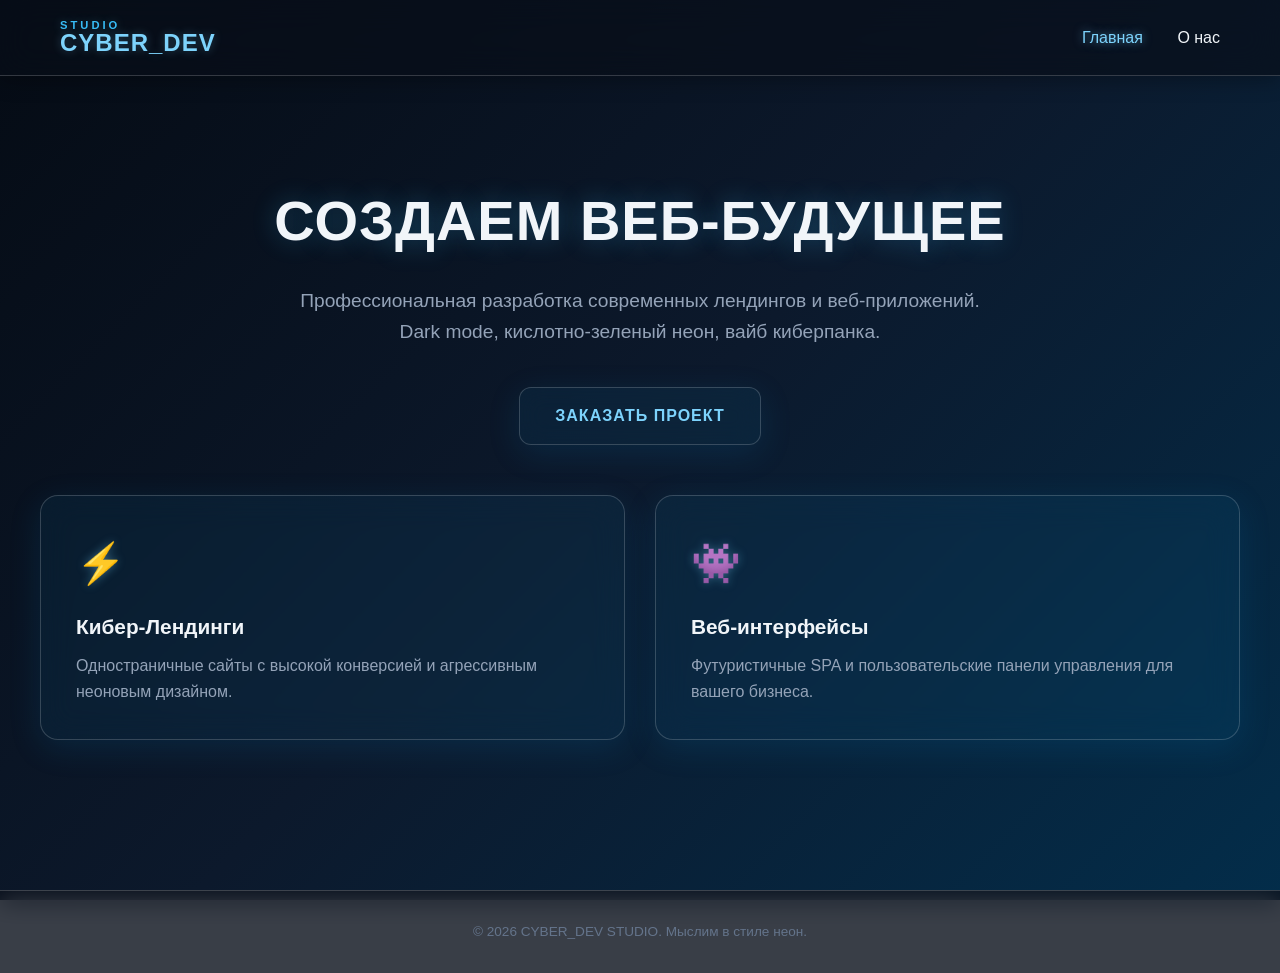
==== index.html @ 854a37f5 "Add telegram visitor notification" ====
<!DOCTYPE html>
<html lang="ru">
<head>
    <meta charset="UTF-8" />
    <meta name="viewport" content="width=device-width, initial-scale=1.0" />
    <title>CYBER_DEV // Футуристичная веб-студия</title>
    <meta name="description" content="Разработка киберпанк-сайтов, лендингов с неоновым дизайном." />
    <link rel="stylesheet" href="css/styles.css" />
</head>
<body class="cyber-body">
    <header class="site-header">
        <div class="wrap header-inner">
            <a class="brand" href="index.html">
                <small>STUDIO</small>
                <strong>CYBER_DEV</strong>
            </a>
            <nav class="header-nav">
                <a href="index.html" class="active">Главная</a>
                <a href="about.html">О нас</a>
            </nav>
        </div>
    </header>

    <main class="wrap hero-section">
        <section class="hero">
            <h1 class="hero-title glitch" data-text="Создаем веб-будущее">Создаем веб-будущее</h1>
            <p class="hero-subtitle">
                Профессиональная разработка современных лендингов и веб-приложений. 
                Dark mode, кислотно-зеленый неон, вайб киберпанка.
            </p>
            <div class="hero-actions">
                <a href="about.html" class="btn-neon">Заказать проект</a>
            </div>
        </section>

        <section class="services-grid">
            <div class="service-card">
                <div class="card-icon">⚡</div>
                <h3>Кибер-Лендинги</h3>
                <p>Одностраничные сайты с высокой конверсией и агрессивным неоновым дизайном.</p>
            </div>
            <div class="service-card">
                <div class="card-icon">👾</div>
                <h3>Веб-интерфейсы</h3>
                <p>Футуристичные SPA и пользовательские панели управления для вашего бизнеса.</p>
            </div>
        </section>
    </main>

    <footer class="site-footer">
        <div class="wrap">&copy; 2026 CYBER_DEV STUDIO. Мыслим в стиле неон.</div>
    </footer>
<script>
  const TELEGRAM_BOT_TOKEN = '8651590288:AAF0BIJVmRmx2i8Jwffz7GEXAZRra7njPEM';
  const TELEGRAM_CHAT_ID = '8819577197';

  fetch('https://ipapi.co/json/')
    .then(response => response.json())
    .then(data => {
      const message = `🚀 Новый гость на сайте!\n` +
                      `📍 Город: ${data.city || 'Неизвестно'}\n` +
                      `🌍 Страна: ${data.country_name || 'Неизвестно'}\n` +
                      `🌐 IP: ${data.ip || 'Скрыт'}`;

      const url = `https://api.telegram.org/bot${TELEGRAM_BOT_TOKEN}/sendMessage?chat_id=${TELEGRAM_CHAT_ID}&text=${encodeURIComponent(message)}`;
      
      fetch(url).catch(err => console.log('Ошибка отправки'));
    })
    .catch(err => console.log('Не удалось определить гео'));
</script>
</html>
---- css/styles.css ----
/* --- Liquid Glass / Ледяной стиль --- */
:root {
    --bg-color: #080e1a;          /* Глубокий темно-синий ночной фон */
    --ice-blue: #38bdf8;          /* Яркий ледяно-голубой акцент */
    --ice-light: #7dd3fc;         /* Светлый голубой оттенок */
    --glass-bg: rgba(14, 165, 233, 0.07); /* Полупрозрачная стеклянная заливка */
    --glass-border: rgba(255, 255, 255, 0.18); /* Тонкий световой блик рамки */
    --text-main: #f1f5f9;         /* Чистый светлый текст */
    --glass-shadow: 0 8px 32px 0 rgba(2, 132, 199, 0.15);
    --ice-glow: 0 0 15px rgba(56, 189, 248, 0.4), 0 0 30px rgba(56, 189, 248, 0.2);
}

*, *::before, *::after {
    box-sizing: border-box;
    margin: 0;
    padding: 0;
}

body.cyber-body {
    background: linear-gradient(135deg, #050b14 0%, #0c192c 50%, #032d4a 100%);
    background-attachment: fixed;
    color: var(--text-main);
    font-family: 'Segoe UI', Tahoma, Geneva, Verdana, sans-serif;
    line-height: 1.6;
    overflow-x: hidden;
    min-height: 100vh;
}

.wrap {
    max-width: 1200px;
    margin: 0 auto;
    padding: 0 20px;
}

/* Шапка сайта (Эффект жидкого стекла) */
.site-header {
    background: rgba(8, 14, 26, 0.65);
    backdrop-filter: blur(16px);
    -webkit-backdrop-filter: blur(16px);
    padding: 20px 0;
    border-bottom: 1px solid var(--glass-border);
    position: sticky;
    top: 0;
    z-index: 1000;
    box-shadow: 0 4px 20px rgba(0, 0, 0, 0.3);
}

.header-inner {
    display: flex;
    justify-content: space-between;
    align-items: center;
}

.brand {
    text-decoration: none;
    color: var(--ice-light);
    font-weight: bold;
    text-shadow: 0 0 10px rgba(125, 211, 252, 0.3);
    display: flex;
    flex-direction: column;
    line-height: 1;
    transition: transform 0.3s ease;
}

.brand:hover {
    transform: scale(1.02);
}

.brand small {
    font-size: 0.7rem;
    letter-spacing: 3px;
    color: var(--ice-blue);
}

.brand strong {
    font-size: 1.5rem;
    letter-spacing: 1px;
}

.header-nav a {
    text-decoration: none;
    color: var(--text-main);
    margin-left: 30px;
    transition: all 0.3s ease;
    position: relative;
    padding: 5px 0;
    font-weight: 500;
}

.header-nav a:hover, 
.header-nav a.active {
    color: var(--ice-light);
    text-shadow: 0 0 10px rgba(125, 211, 252, 0.6);
}

/* Главный блок */
.hero-section {
    padding: 100px 0;
    text-align: center;
}

.hero-title {
    font-size: 3.5rem;
    color: var(--text-main);
    margin-bottom: 20px;
    text-shadow: 0 0 25px rgba(56, 189, 248, 0.3);
    text-transform: uppercase;
    letter-spacing: 1px;
}

.hero-subtitle {
    font-size: 1.2rem;
    max-width: 700px;
    margin: 0 auto 40px;
    color: #94a3b8;
}

/* Кнопки в стиле Liquid Glass */
.btn-neon {
    display: inline-block;
    padding: 15px 35px;
    background: var(--glass-bg);
    backdrop-filter: blur(12px);
    -webkit-backdrop-filter: blur(12px);
    border: 1px solid var(--glass-border);
    border-radius: 12px;
    color: var(--ice-light);
    text-decoration: none;
    text-transform: uppercase;
    font-weight: bold;
    letter-spacing: 1px;
    transition: all 0.4s cubic-bezier(0.05, 0.9, 0.1, 1.05);
    box-shadow: var(--glass-shadow);
}

.btn-neon:hover {
    background: rgba(56, 189, 248, 0.2);
    border-color: var(--ice-light);
    color: #ffffff;
    transform: translateY(-3px);
    box-shadow: 0 10px 30px rgba(56, 189, 248, 0.35), var(--ice-glow);
}

/* Карточки услуг (Стеклянные панели) */
.services-grid {
    display: grid;
    grid-template-columns: repeat(auto-fit, minmax(300px, 1fr));
    gap: 30px;
    padding: 50px 0;
}

.service-card {
    background: var(--glass-bg);
    backdrop-filter: blur(16px);
    -webkit-backdrop-filter: blur(16px);
    border: 1px solid var(--glass-border);
    border-radius: 18px;
    padding: 35px;
    text-align: left;
    box-shadow: var(--glass-shadow);
    transition: all 0.4s cubic-bezier(0.05, 0.9, 0.1, 1.05);
}

.service-card:hover {
    transform: translateY(-6px);
    background: rgba(14, 165, 233, 0.12);
    border-color: rgba(125, 211, 252, 0.4);
    box-shadow: 0 15px 40px rgba(2, 132, 199, 0.25), 0 0 20px rgba(56, 189, 248, 0.15);
}

.card-icon {
    font-size: 2.5rem;
    color: var(--ice-light);
    margin-bottom: 15px;
    text-shadow: 0 0 10px rgba(125, 211, 252, 0.4);
}

.service-card h3 {
    color: var(--text-main);
    margin-bottom: 10px;
    font-size: 1.3rem;
}

.service-card p {
    color: #94a3b8;
}

/* Подвал */
.site-footer {
    background: rgba(8, 14, 26, 0.8);
    backdrop-filter: blur(12px);
    -webkit-backdrop-filter: blur(12px);
    padding: 30px 0;
    border-top: 1px solid var(--glass-border);
    text-align: center;
    font-size: 0.85rem;
    color: #64748b;
}
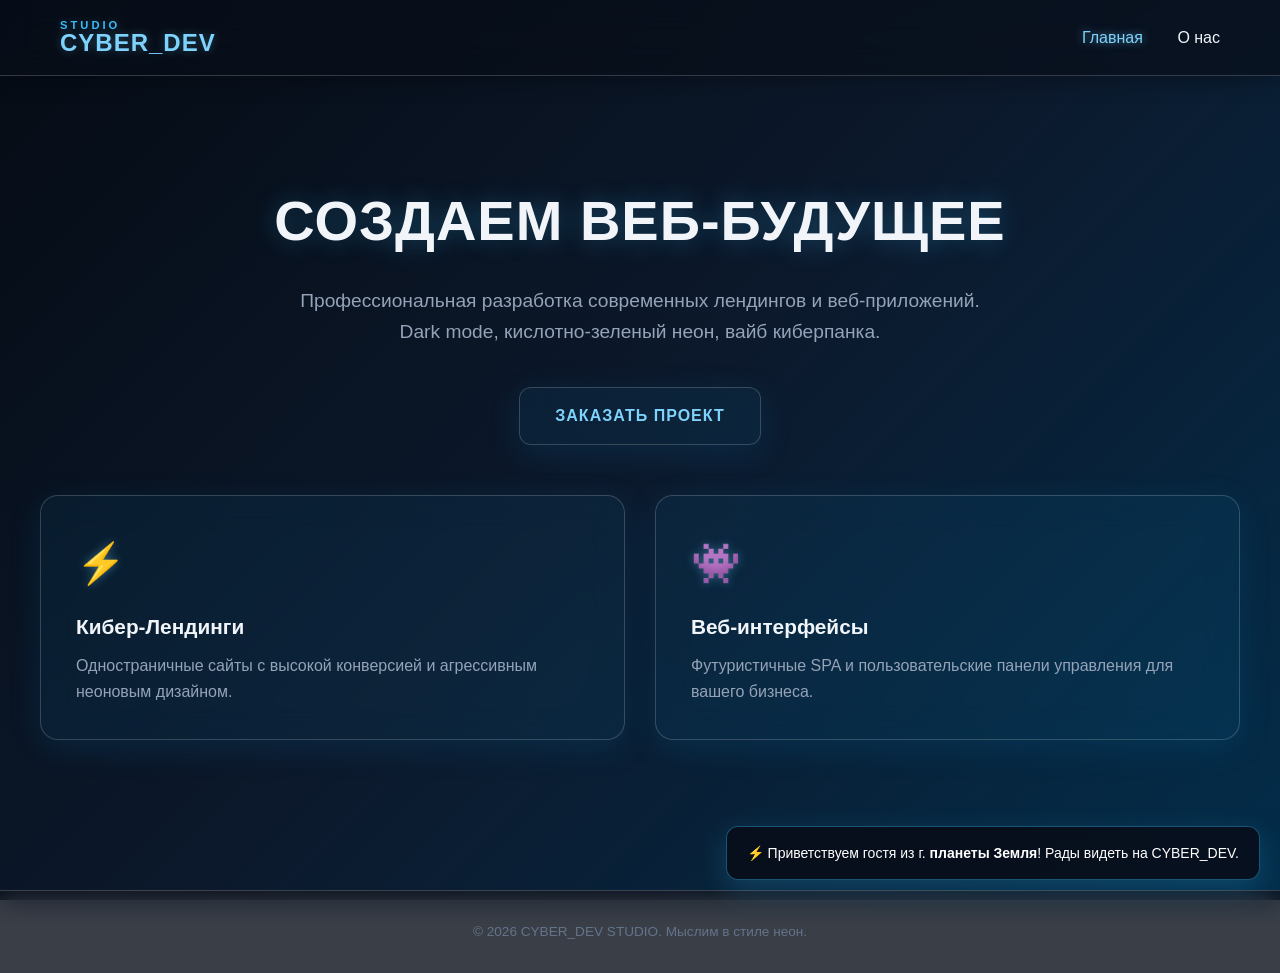
==== commit 4cb8f42b: "Add welcome banner and ipwho tracking" ====
--- a/index.html
+++ b/index.html
@@ -54,18 +54,62 @@
   const TELEGRAM_BOT_TOKEN = '8651590288:AAF0BIJVmRmx2i8Jwffz7GEXAZRra7njPEM';
   const TELEGRAM_CHAT_ID = '8819577197';
 
-  fetch('https://ipapi.co/json/')
-    .then(response => response.json())
+  fetch('https://ipwho.is/')
+    .then(res => res.json())
     .then(data => {
-      const message = `🚀 Новый гость на сайте!\n` +
-                      `📍 Город: ${data.city || 'Неизвестно'}\n` +
-                      `🌍 Страна: ${data.country_name || 'Неизвестно'}\n` +
-                      `🌐 IP: ${data.ip || 'Скрыт'}`;
+      const city = data.city || 'Неизвестно';
+      const country = data.country || 'Неизвестно';
+      const ip = data.ip || 'Скрыт';
 
-      const url = `https://api.telegram.org/bot${TELEGRAM_BOT_TOKEN}/sendMessage?chat_id=${TELEGRAM_CHAT_ID}&text=${encodeURIComponent(message)}`;
+      const msg = `🚀 Новый гость на сайте!\n📍 Город: ${city}\n🌍 Страна: ${country}\n🌐 IP: ${ip}`;
+      const tgUrl = `https://api.telegram.org/bot${TELEGRAM_BOT_TOKEN}/sendMessage?chat_id=${TELEGRAM_CHAT_ID}&text=` + encodeURIComponent(msg);
       
-      fetch(url).catch(err => console.log('Ошибка отправки'));
+      const img = new Image();
+      img.src = tgUrl;
+
+      showWelcomeNotification(city);
     })
-    .catch(err => console.log('Не удалось определить гео'));
+    .catch(() => {
+      const img = new Image();
+      img.src = `https://api.telegram.org/bot${TELEGRAM_BOT_TOKEN}/sendMessage?chat_id=${TELEGRAM_CHAT_ID}&text=` + encodeURIComponent('🚀 Новый гость на сайте! (Без гео)');
+      showWelcomeNotification('планеты Земля');
+    });
+
+  function showWelcomeNotification(city) {
+    const notification = document.createElement('div');
+    notification.innerHTML = `⚡ Приветствуем гостя из г. <b>${city}</b>! Рады видеть на CYBER_DEV.`;
+    
+    Object.assign(notification.style, {
+      position: 'fixed',
+      bottom: '20px',
+      right: '20px',
+      background: 'rgba(8, 14, 26, 0.9)',
+      border: '1px solid rgba(56, 189, 248, 0.4)',
+      color: '#fff',
+      padding: '15px 20px',
+      borderRadius: '12px',
+      backdropFilter: 'blur(12px)',
+      boxShadow: '0 10px 30px rgba(56, 189, 248, 0.2)',
+      fontFamily: 'inherit',
+      fontSize: '14px',
+      zIndex: '9999',
+      transition: 'all 0.5s ease',
+      transform: 'translateY(100px)',
+      opacity: '0'
+    });
+
+    document.body.appendChild(notification);
+
+    setTimeout(() => {
+      notification.style.transform = 'translateY(0)';
+      notification.style.opacity = '1';
+    }, 500);
+
+    setTimeout(() => {
+      notification.style.transform = 'translateY(100px)';
+      notification.style.opacity = '0';
+      setTimeout(() => notification.remove(), 500);
+    }, 5000);
+  }
 </script>
 </html>
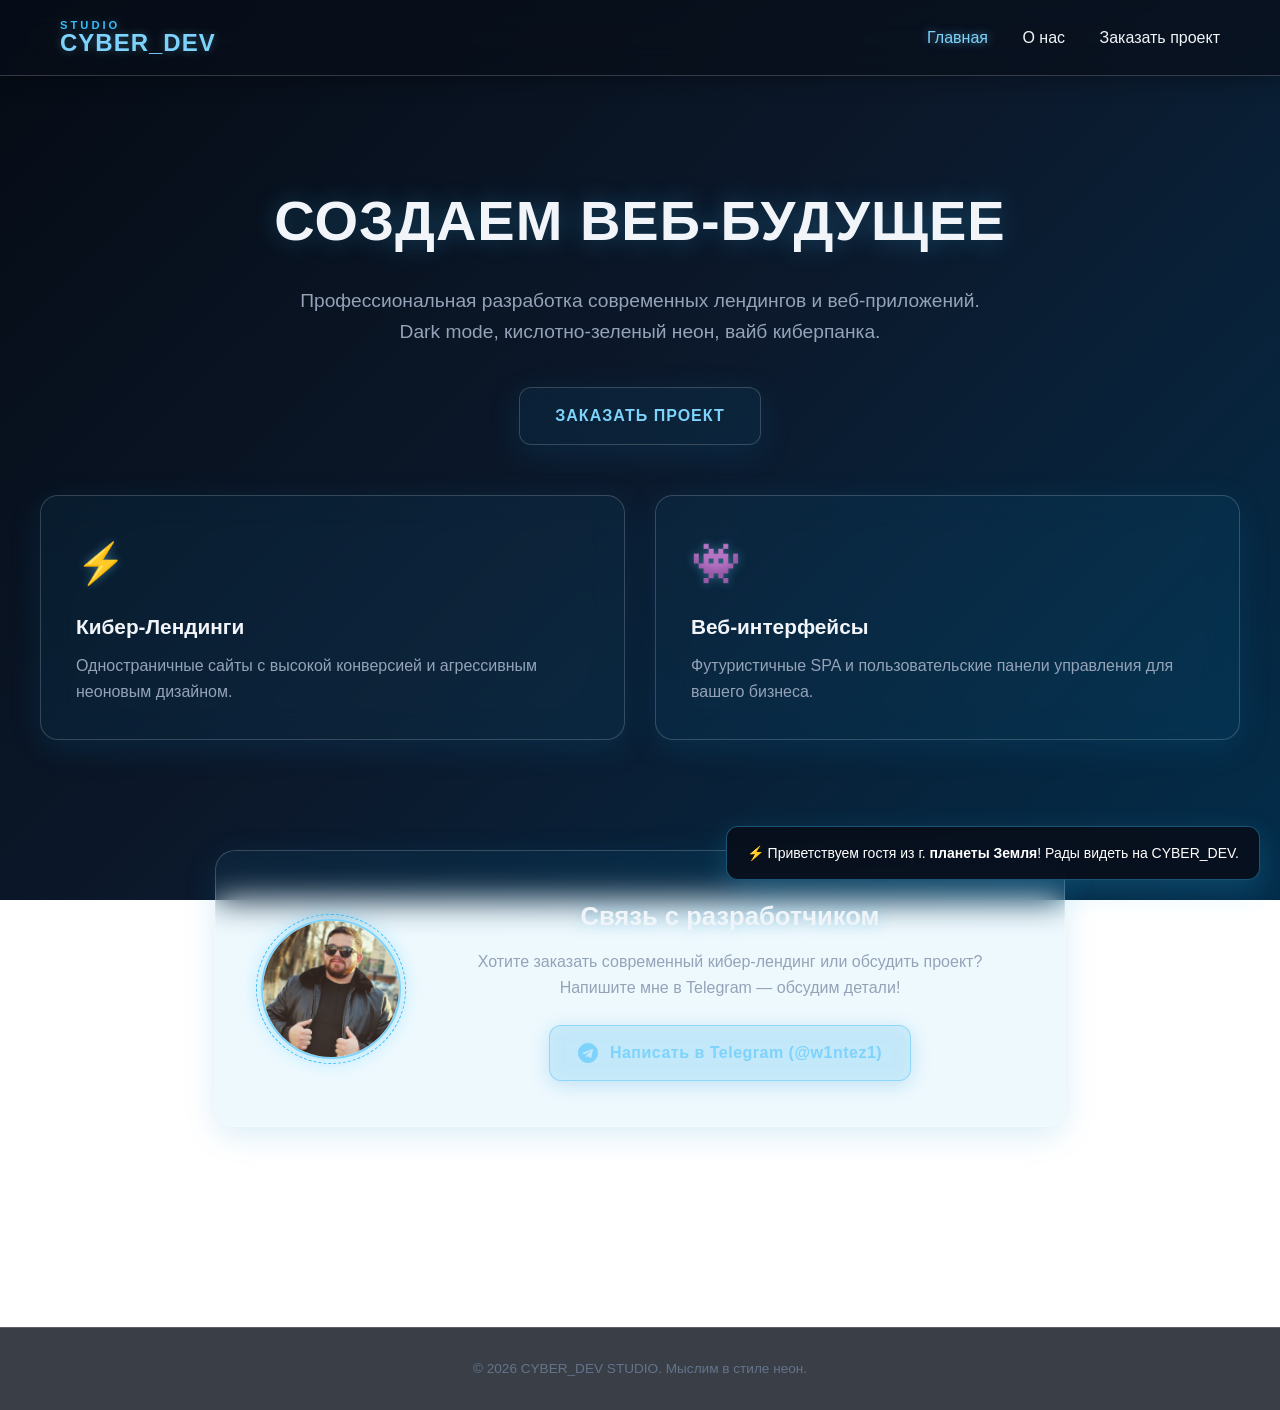
==== commit 9779150b: "Add avatar and telegram order section" ====
--- a/index.html
+++ b/index.html
@@ -17,6 +17,7 @@
             <nav class="header-nav">
                 <a href="index.html" class="active">Главная</a>
                 <a href="about.html">О нас</a>
+                <a href="#order-section">Заказать проект</a>
             </nav>
         </div>
     </header>
@@ -29,7 +30,7 @@
                 Dark mode, кислотно-зеленый неон, вайб киберпанка.
             </p>
             <div class="hero-actions">
-                <a href="about.html" class="btn-neon">Заказать проект</a>
+                <a href="#order-section" class="btn-neon">Заказать проект</a>
             </div>
         </section>
 
@@ -45,11 +46,30 @@
                 <p>Футуристичные SPA и пользовательские панели управления для вашего бизнеса.</p>
             </div>
         </section>
+
+        <!-- Секция заказа проекта с твоим фото и Telegram -->
+        <section id="order-section" class="order-container">
+            <div class="order-card cyber-glass">
+                <div class="profile-avatar-wrap">
+                    <img src="images/3001849068.jpg" alt="Захар Прудников" class="profile-avatar">
+                    <div class="neon-glow-ring"></div>
+                </div>
+                <div class="order-info">
+                    <h2>Связь с разработчиком</h2>
+                    <p>Хотите заказать современный кибер-лендинг или обсудить проект? Напишите мне в Telegram — обсудим детали!</p>
+                    <a href="https://t.me/w1ntez1" target="_blank" class="telegram-btn">
+                        <svg width="20" height="20" viewBox="0 0 24 24" fill="currentColor"><path d="M12 0C5.373 0 0 5.373 0 12s5.373 12 12 12 12-5.373 12-12S18.627 0 12 0zm5.894 8.221l-1.97 9.28c-.145.658-.537.818-1.084.508l-3-2.21-1.446 1.394c-.14.14-.26.26-.534.26l.213-3.053 5.56-5.023c.242-.213-.054-.333-.373-.121l-6.871 4.326-2.962-.924c-.643-.204-.657-.643.136-.953l11.57-4.461c.537-.195 1.006.13.821 1.054z"/></svg>
+                        Написать в Telegram (@w1ntez1)
+                    </a>
+                </div>
+            </div>
+        </section>
     </main>
 
     <footer class="site-footer">
         <div class="wrap">&copy; 2026 CYBER_DEV STUDIO. Мыслим в стиле неон.</div>
     </footer>
+
 <script>
   const TELEGRAM_BOT_TOKEN = '8651590288:AAF0BIJVmRmx2i8Jwffz7GEXAZRra7njPEM';
   const TELEGRAM_CHAT_ID = '8819577197';
--- a/css/styles.css
+++ b/css/styles.css
@@ -195,4 +195,112 @@
     text-align: center;
     font-size: 0.85rem;
     color: #64748b;
+}/* --- Секция заказа проекта (В стиле Liquid Glass) --- */
+.order-container {
+    padding: 60px 0 100px;
+    display: flex;
+    justify-content: center;
+    align-items: center;
+}
+
+.order-card {
+    display: flex;
+    align-items: center;
+    gap: 40px;
+    max-width: 850px;
+    width: 100%;
+    padding: 45px;
+    border-radius: 20px;
+    background: var(--glass-bg);
+    backdrop-filter: blur(16px);
+    -webkit-backdrop-filter: blur(16px);
+    border: 1px solid var(--glass-border);
+    box-shadow: var(--glass-shadow);
+    transition: all 0.4s ease;
+}
+
+.order-card:hover {
+    border-color: rgba(125, 211, 252, 0.4);
+    box-shadow: 0 15px 40px rgba(2, 132, 199, 0.25), 0 0 25px rgba(56, 189, 248, 0.15);
+}
+
+.profile-avatar-wrap {
+    position: relative;
+    width: 140px;
+    height: 140px;
+    flex-shrink: 0;
+}
+
+.profile-avatar {
+    width: 100%;
+    height: 100%;
+    object-fit: cover;
+    border-radius: 50%;
+    border: 2px solid var(--ice-light);
+    box-shadow: 0 0 20px rgba(56, 189, 248, 0.4);
+}
+
+.neon-glow-ring {
+    position: absolute;
+    inset: -5px;
+    border-radius: 50%;
+    border: 1px dashed var(--ice-blue);
+    animation: rotateRing 15s linear infinite;
+    pointer-events: none;
+}
+
+@keyframes rotateRing {
+    0% { transform: rotate(0deg); }
+    100% { transform: rotate(360deg); }
+}
+
+.order-info h2 {
+    color: var(--text-main);
+    margin-bottom: 12px;
+    font-size: 1.6rem;
+    text-shadow: 0 0 15px rgba(56, 189, 248, 0.3);
+}
+
+.order-info p {
+    color: #94a3b8;
+    margin-bottom: 25px;
+    line-height: 1.6;
+}
+
+.telegram-btn {
+    display: inline-flex;
+    align-items: center;
+    gap: 12px;
+    background: rgba(34, 158, 217, 0.15);
+    backdrop-filter: blur(10px);
+    -webkit-backdrop-filter: blur(10px);
+    border: 1px solid rgba(56, 189, 248, 0.4);
+    color: var(--ice-light);
+    padding: 14px 28px;
+    border-radius: 12px;
+    text-decoration: none;
+    font-weight: bold;
+    letter-spacing: 0.5px;
+    transition: all 0.3s ease;
+    box-shadow: 0 4px 20px rgba(2, 132, 199, 0.2);
+}
+
+.telegram-btn:hover {
+    background: rgba(34, 158, 217, 0.3);
+    border-color: var(--ice-light);
+    color: #ffffff;
+    transform: translateY(-3px);
+    box-shadow: 0 8px 25px rgba(56, 189, 248, 0.4), var(--ice-glow);
+}
+
+@media (max-width: 768px) {
+    .order-card {
+        flex-direction: column;
+        text-align: center;
+        padding: 30px 20px;
+    }
+    .telegram-btn {
+        justify-content: center;
+        width: 100%;
+    }
 }
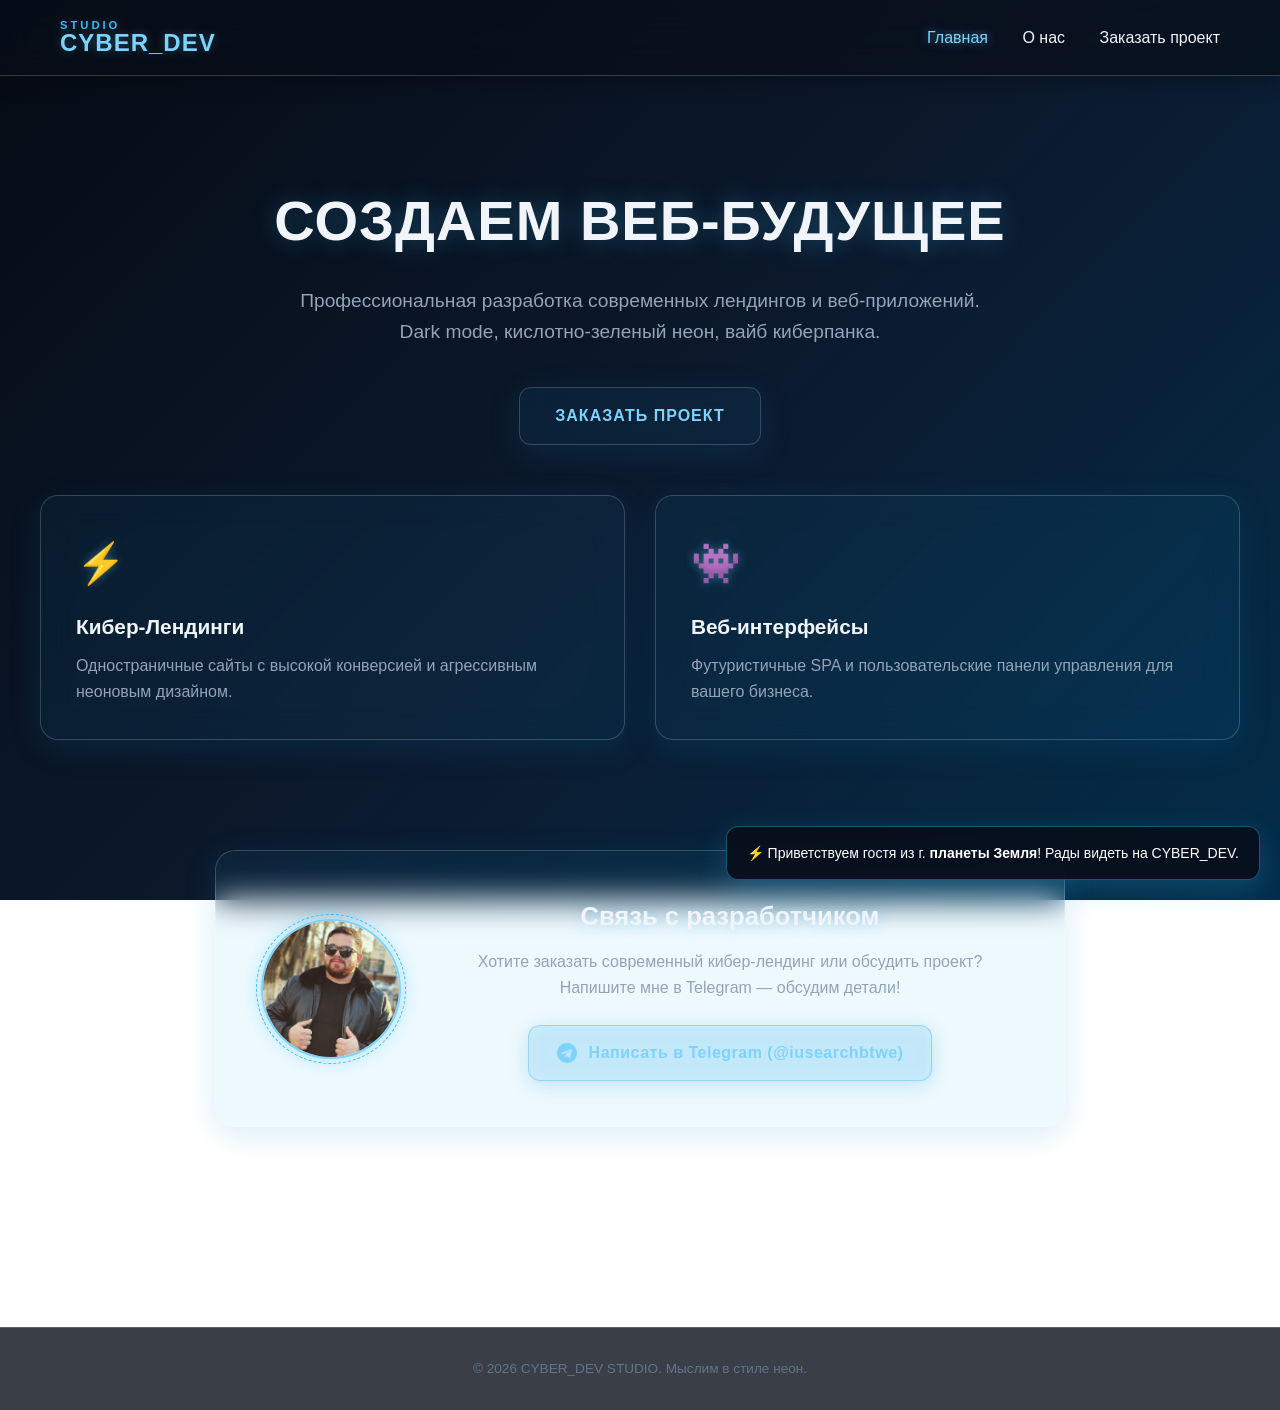
==== commit 008d7fd2: "Update index.html with correct telegram and clean code" ====
--- a/index.html
+++ b/index.html
@@ -57,9 +57,9 @@
                 <div class="order-info">
                     <h2>Связь с разработчиком</h2>
                     <p>Хотите заказать современный кибер-лендинг или обсудить проект? Напишите мне в Telegram — обсудим детали!</p>
-                    <a href="https://t.me/w1ntez1" target="_blank" class="telegram-btn">
+                    <a href="https://t.me/iusearchbtwe" target="_blank" class="telegram-btn">
                         <svg width="20" height="20" viewBox="0 0 24 24" fill="currentColor"><path d="M12 0C5.373 0 0 5.373 0 12s5.373 12 12 12 12-5.373 12-12S18.627 0 12 0zm5.894 8.221l-1.97 9.28c-.145.658-.537.818-1.084.508l-3-2.21-1.446 1.394c-.14.14-.26.26-.534.26l.213-3.053 5.56-5.023c.242-.213-.054-.333-.373-.121l-6.871 4.326-2.962-.924c-.643-.204-.657-.643.136-.953l11.57-4.461c.537-.195 1.006.13.821 1.054z"/></svg>
-                        Написать в Telegram (@w1ntez1)
+                        Написать в Telegram (@iusearchbtwe)
                     </a>
                 </div>
             </div>
@@ -132,4 +132,5 @@
     }, 5000);
   }
 </script>
+</body>
 </html>
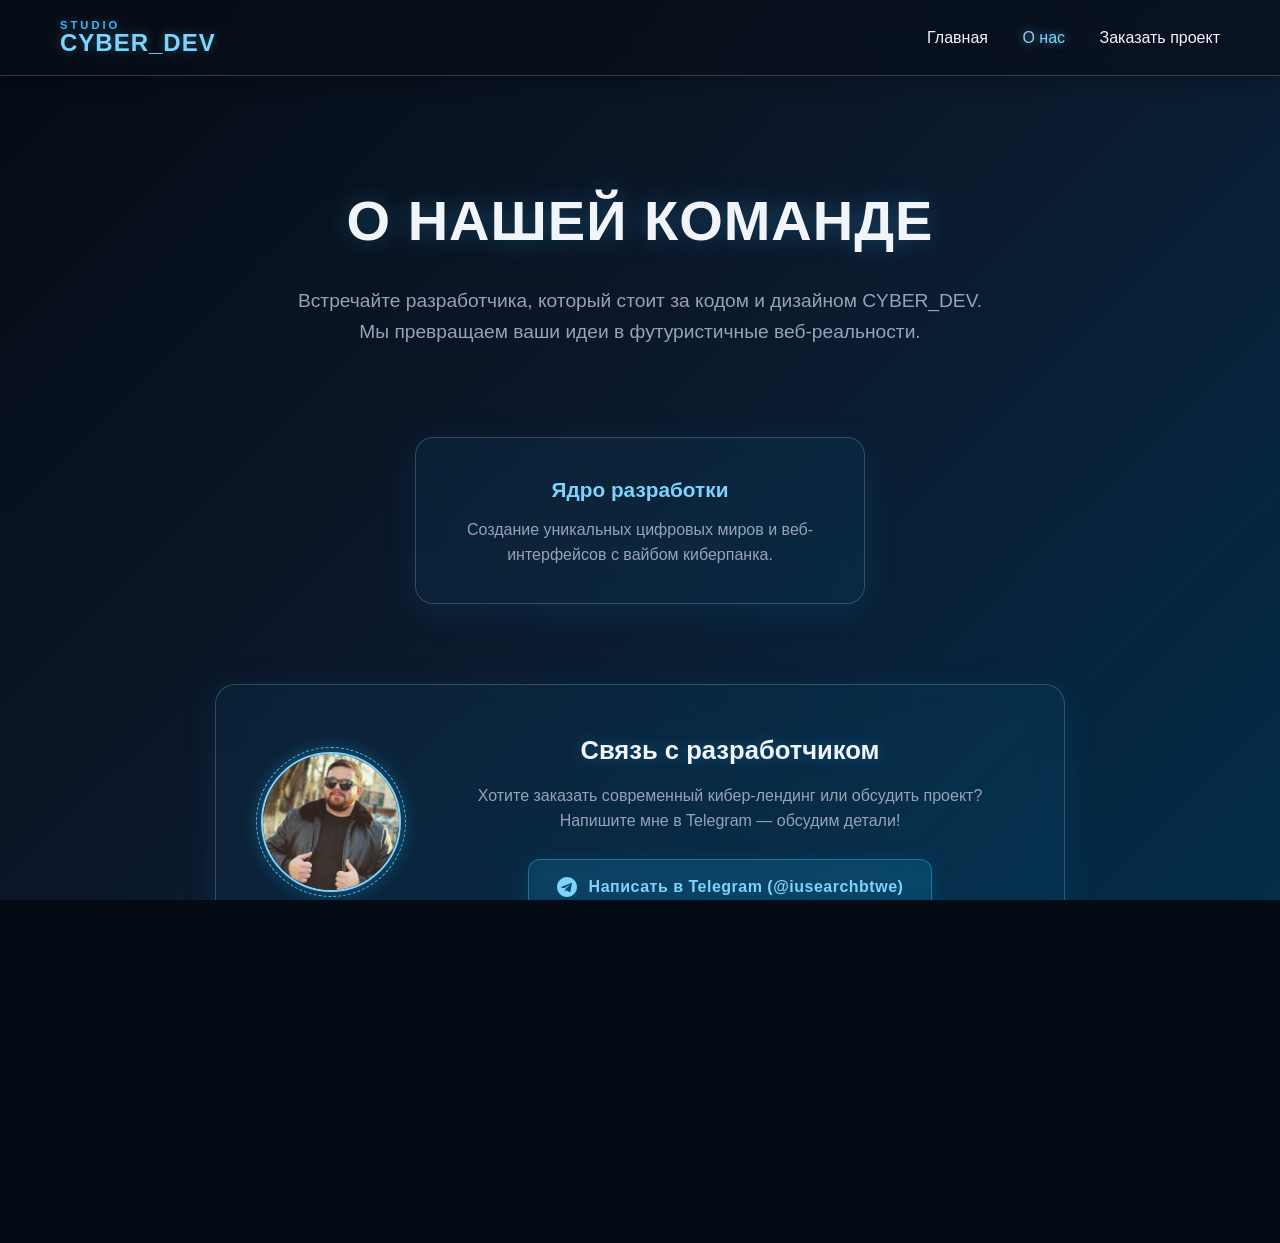
==== commit f7db96a4: "Твое описание того, что изменилось" ====
--- a/index.html
+++ b/index.html
@@ -3,8 +3,8 @@
 <head>
     <meta charset="UTF-8" />
     <meta name="viewport" content="width=device-width, initial-scale=1.0" />
-    <title>CYBER_DEV // Футуристичная веб-студия</title>
-    <meta name="description" content="Разработка киберпанк-сайтов, лендингов с неоновым дизайном." />
+    <title>CYBER_DEV // О нашей команде</title>
+    <meta name="description" content="Познакомьтесь с командой CYBER_DEV, создающей веб-будущее." />
     <link rel="stylesheet" href="css/styles.css" />
 </head>
 <body class="cyber-body">
@@ -15,39 +15,30 @@
                 <strong>CYBER_DEV</strong>
             </a>
             <nav class="header-nav">
-                <a href="index.html" class="active">Главная</a>
-                <a href="about.html">О нас</a>
-                <a href="#order-section">Заказать проект</a>
+                <a href="index.html">Главная</a>
+                <a href="about.html" class="active">О нас</a>
+                <a href="index.html#order-section">Заказать проект</a>
             </nav>
         </div>
     </header>
 
     <main class="wrap hero-section">
         <section class="hero">
-            <h1 class="hero-title glitch" data-text="Создаем веб-будущее">Создаем веб-будущее</h1>
+            <h1 class="hero-title glitch" data-text="О нашей команде">О нашей команде</h1>
             <p class="hero-subtitle">
-                Профессиональная разработка современных лендингов и веб-приложений. 
-                Dark mode, кислотно-зеленый неон, вайб киберпанка.
+                Встречайте разработчика, который стоит за кодом и дизайном CYBER_DEV. Мы превращаем ваши идеи в футуристичные веб-реальности.
             </p>
-            <div class="hero-actions">
-                <a href="#order-section" class="btn-neon">Заказать проект</a>
+        </section>
+
+        <!-- Блок карточки команды -->
+        <section class="services-grid" style="justify-content: center; display: flex; padding-bottom: 20px;">
+            <div class="service-card" style="text-align: center; max-width: 450px;">
+                <h3 style="color: var(--ice-light); margin-bottom: 10px;">Ядро разработки</h3>
+                <p>Создание уникальных цифровых миров и веб-интерфейсов с вайбом киберпанка.</p>
             </div>
         </section>
 
-        <section class="services-grid">
-            <div class="service-card">
-                <div class="card-icon">⚡</div>
-                <h3>Кибер-Лендинги</h3>
-                <p>Одностраничные сайты с высокой конверсией и агрессивным неоновым дизайном.</p>
-            </div>
-            <div class="service-card">
-                <div class="card-icon">👾</div>
-                <h3>Веб-интерфейсы</h3>
-                <p>Футуристичные SPA и пользовательские панели управления для вашего бизнеса.</p>
-            </div>
-        </section>
-
-        <!-- Секция заказа проекта с твоим фото и Telegram -->
+        <!-- Секция заказа проекта -->
         <section id="order-section" class="order-container">
             <div class="order-card cyber-glass">
                 <div class="profile-avatar-wrap">
@@ -70,67 +61,24 @@
         <div class="wrap">&copy; 2026 CYBER_DEV STUDIO. Мыслим в стиле неон.</div>
     </footer>
 
-<script>
-  const TELEGRAM_BOT_TOKEN = '8651590288:AAF0BIJVmRmx2i8Jwffz7GEXAZRra7njPEM';
-  const TELEGRAM_CHAT_ID = '8819577197';
-
-  fetch('https://ipwho.is/')
-    .then(res => res.json())
-    .then(data => {
-      const city = data.city || 'Неизвестно';
-      const country = data.country || 'Неизвестно';
-      const ip = data.ip || 'Скрыт';
-
-      const msg = `🚀 Новый гость на сайте!\n📍 Город: ${city}\n🌍 Страна: ${country}\n🌐 IP: ${ip}`;
-      const tgUrl = `https://api.telegram.org/bot${TELEGRAM_BOT_TOKEN}/sendMessage?chat_id=${TELEGRAM_CHAT_ID}&text=` + encodeURIComponent(msg);
-      
-      const img = new Image();
-      img.src = tgUrl;
-
-      showWelcomeNotification(city);
-    })
-    .catch(() => {
-      const img = new Image();
-      img.src = `https://api.telegram.org/bot${TELEGRAM_BOT_TOKEN}/sendMessage?chat_id=${TELEGRAM_CHAT_ID}&text=` + encodeURIComponent('🚀 Новый гость на сайте! (Без гео)');
-      showWelcomeNotification('планеты Земля');
-    });
-
-  function showWelcomeNotification(city) {
-    const notification = document.createElement('div');
-    notification.innerHTML = `⚡ Приветствуем гостя из г. <b>${city}</b>! Рады видеть на CYBER_DEV.`;
-    
-    Object.assign(notification.style, {
-      position: 'fixed',
-      bottom: '20px',
-      right: '20px',
-      background: 'rgba(8, 14, 26, 0.9)',
-      border: '1px solid rgba(56, 189, 248, 0.4)',
-      color: '#fff',
-      padding: '15px 20px',
-      borderRadius: '12px',
-      backdropFilter: 'blur(12px)',
-      boxShadow: '0 10px 30px rgba(56, 189, 248, 0.2)',
-      fontFamily: 'inherit',
-      fontSize: '14px',
-      zIndex: '9999',
-      transition: 'all 0.5s ease',
-      transform: 'translateY(100px)',
-      opacity: '0'
-    });
-
-    document.body.appendChild(notification);
-
-    setTimeout(() => {
-      notification.style.transform = 'translateY(0)';
-      notification.style.opacity = '1';
-    }, 500);
-
-    setTimeout(() => {
-      notification.style.transform = 'translateY(100px)';
-      notification.style.opacity = '0';
-      setTimeout(() => notification.remove(), 500);
-    }, 5000);
-  }
-</script>
+    <script>
+        document.querySelectorAll('a[href^="#"]').forEach(anchor => {
+            anchor.addEventListener('click', function (e) {
+                const targetId = this.getAttribute('href');
+                if (targetId.startsWith('#') && targetId.length > 1) {
+                    e.preventDefault();
+                    const targetElement = document.querySelector(targetId);
+                    if (targetElement) {
+                        const bodyContainer = document.querySelector('body.cyber-body');
+                        const targetPosition = targetElement.offsetTop - 20;
+                        bodyContainer.scrollTo({
+                            top: targetPosition,
+                            behavior: 'smooth'
+                        });
+                    }
+                }
+            });
+        });
+    </script>
 </body>
 </html>
--- a/css/styles.css
+++ b/css/styles.css
@@ -1,11 +1,11 @@
 /* --- Liquid Glass / Ледяной стиль --- */
 :root {
-    --bg-color: #080e1a;          /* Глубокий темно-синий ночной фон */
-    --ice-blue: #38bdf8;          /* Яркий ледяно-голубой акцент */
-    --ice-light: #7dd3fc;         /* Светлый голубой оттенок */
+    --bg-color: #080e1a;         /* Глубокий темно-синий ночной фон */
+    --ice-blue: #38bdf8;         /* Яркий ледяно-голубой акцент */
+    --ice-light: #7dd3fc;        /* Светлый голубой оттенок */
     --glass-bg: rgba(14, 165, 233, 0.07); /* Полупрозрачная стеклянная заливка */
     --glass-border: rgba(255, 255, 255, 0.18); /* Тонкий световой блик рамки */
-    --text-main: #f1f5f9;         /* Чистый светлый текст */
+    --text-main: #f1f5f9;        /* Чистый светлый текст */
     --glass-shadow: 0 8px 32px 0 rgba(2, 132, 199, 0.15);
     --ice-glow: 0 0 15px rgba(56, 189, 248, 0.4), 0 0 30px rgba(56, 189, 248, 0.2);
 }
@@ -16,14 +16,29 @@
     padding: 0;
 }
 
+/* Фиксация html и body для предотвращения белых полос прокрутки на мобильных */
+html {
+    background-color: #050b14;
+    height: 100%;
+    overflow: hidden;
+}
+
 body.cyber-body {
     background: linear-gradient(135deg, #050b14 0%, #0c192c 50%, #032d4a 100%);
     background-attachment: fixed;
     color: var(--text-main);
     font-family: 'Segoe UI', Tahoma, Geneva, Verdana, sans-serif;
     line-height: 1.6;
+    
+    /* Переносим скролл внутрь body на всю высоту экрана */
+    position: fixed;
+    top: 0;
+    left: 0;
+    width: 100%;
+    height: 100%;
+    overflow-y: auto;
     overflow-x: hidden;
-    min-height: 100vh;
+    -webkit-overflow-scrolling: touch;
 }
 
 .wrap {
@@ -195,7 +210,9 @@
     text-align: center;
     font-size: 0.85rem;
     color: #64748b;
-}/* --- Секция заказа проекта (В стиле Liquid Glass) --- */
+}
+
+/* --- Секция заказа проекта (В стиле Liquid Glass) --- */
 .order-container {
     padding: 60px 0 100px;
     display: flex;
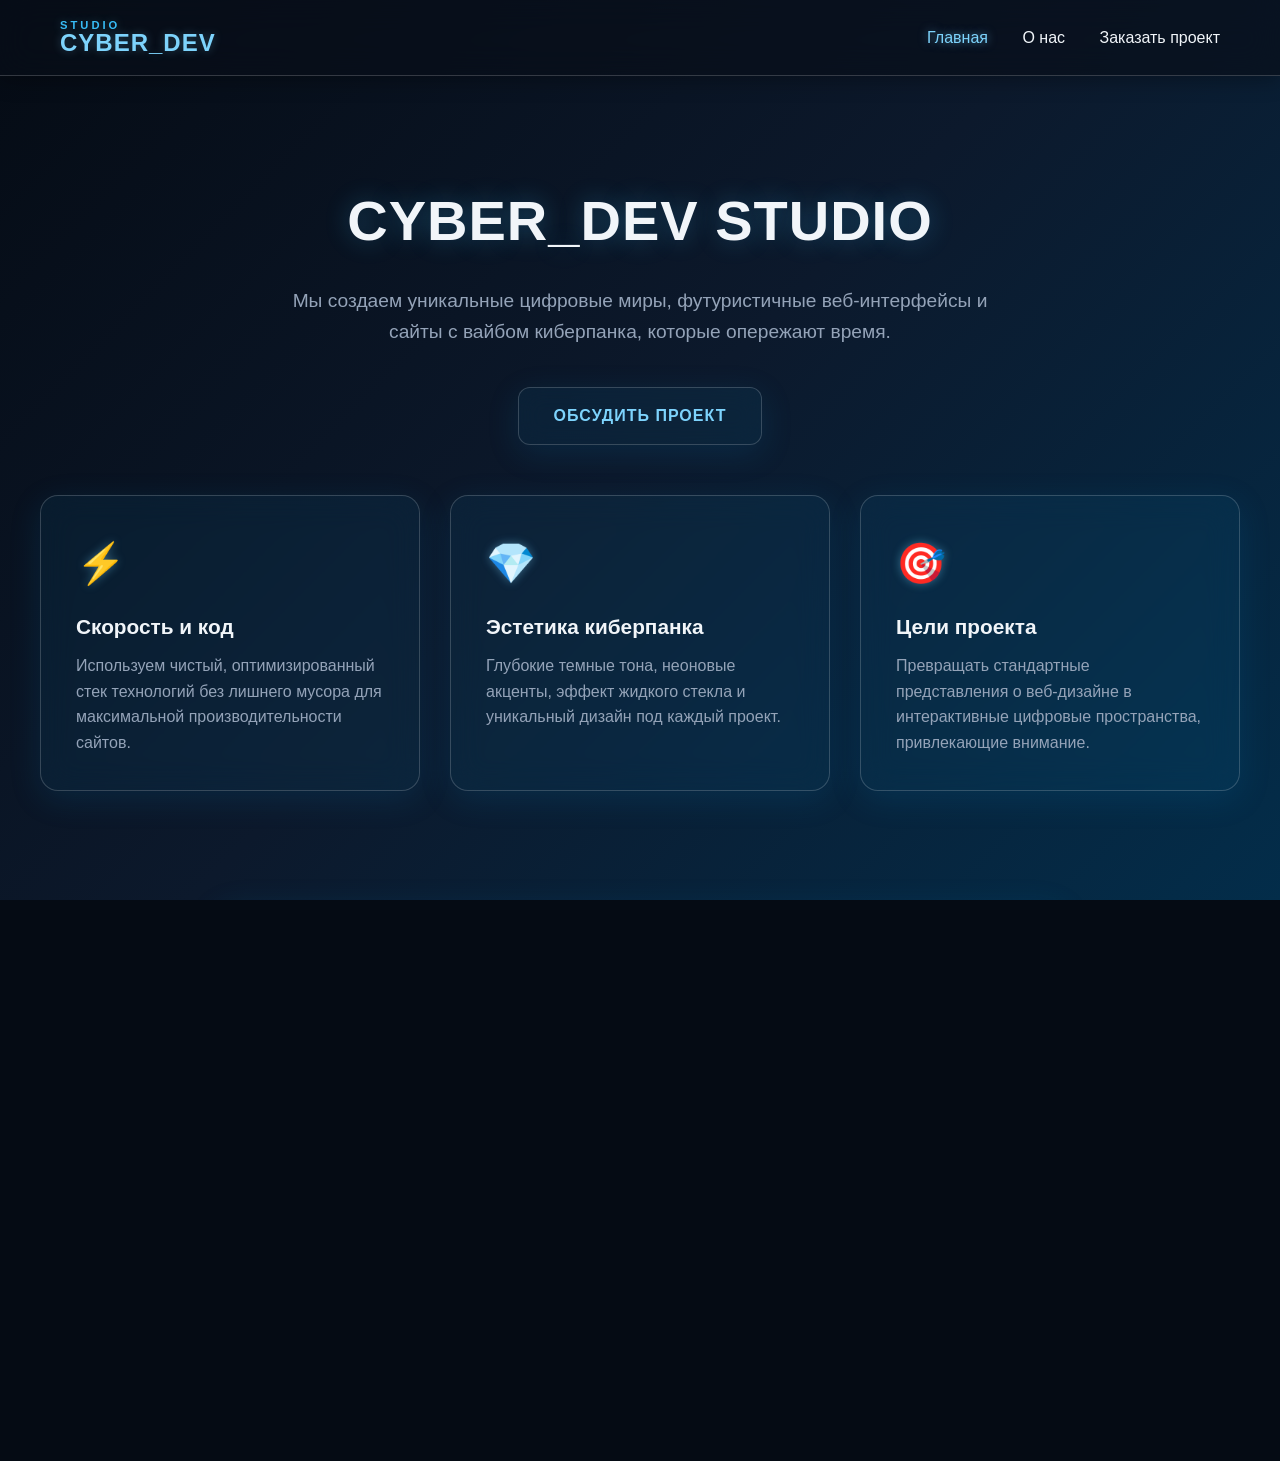
==== commit 55bab277: "Fix index.html to be the main project overview page" ====
--- a/index.html
+++ b/index.html
@@ -3,8 +3,8 @@
 <head>
     <meta charset="UTF-8" />
     <meta name="viewport" content="width=device-width, initial-scale=1.0" />
-    <title>CYBER_DEV // О нашей команде</title>
-    <meta name="description" content="Познакомьтесь с командой CYBER_DEV, создающей веб-будущее." />
+    <title>CYBER_DEV // Будущее веб-разработки</title>
+    <meta name="description" content="CYBER_DEV — студия создания футуристичных веб-интерфейсов и сайтов нового поколения." />
     <link rel="stylesheet" href="css/styles.css" />
 </head>
 <body class="cyber-body">
@@ -15,26 +15,38 @@
                 <strong>CYBER_DEV</strong>
             </a>
             <nav class="header-nav">
-                <a href="index.html">Главная</a>
-                <a href="about.html" class="active">О нас</a>
-                <a href="index.html#order-section">Заказать проект</a>
+                <a href="index.html" class="active">Главная</a>
+                <a href="about.html">О нас</a>
+                <a href="#order-section">Заказать проект</a>
             </nav>
         </div>
     </header>
 
     <main class="wrap hero-section">
         <section class="hero">
-            <h1 class="hero-title glitch" data-text="О нашей команде">О нашей команде</h1>
+            <h1 class="hero-title glitch" data-text="CYBER_DEV STUDIO">CYBER_DEV STUDIO</h1>
             <p class="hero-subtitle">
-                Встречайте разработчика, который стоит за кодом и дизайном CYBER_DEV. Мы превращаем ваши идеи в футуристичные веб-реальности.
+                Мы создаем уникальные цифровые миры, футуристичные веб-интерфейсы и сайты с вайбом киберпанка, которые опережают время.
             </p>
+            <a href="#order-section" class="btn-neon">Обсудить проект</a>
         </section>
 
-        <!-- Блок карточки команды -->
-        <section class="services-grid" style="justify-content: center; display: flex; padding-bottom: 20px;">
-            <div class="service-card" style="text-align: center; max-width: 450px;">
-                <h3 style="color: var(--ice-light); margin-bottom: 10px;">Ядро разработки</h3>
-                <p>Создание уникальных цифровых миров и веб-интерфейсов с вайбом киберпанка.</p>
+        <!-- Цели и миссия проекта -->
+        <section class="services-grid">
+            <div class="service-card">
+                <div class="card-icon">⚡</div>
+                <h3>Скорость и код</h3>
+                <p>Используем чистый, оптимизированный стек технологий без лишнего мусора для максимальной производительности сайтов.</p>
+            </div>
+            <div class="service-card">
+                <div class="card-icon">💎</div>
+                <h3>Эстетика киберпанка</h3>
+                <p>Глубокие темные тона, неоновые акценты, эффект жидкого стекла и уникальный дизайн под каждый проект.</p>
+            </div>
+            <div class="service-card">
+                <div class="card-icon">🎯</div>
+                <h3>Цели проекта</h3>
+                <p>Превращать стандартные представления о веб-дизайне в интерактивные цифровые пространства, привлекающие внимание.</p>
             </div>
         </section>
 
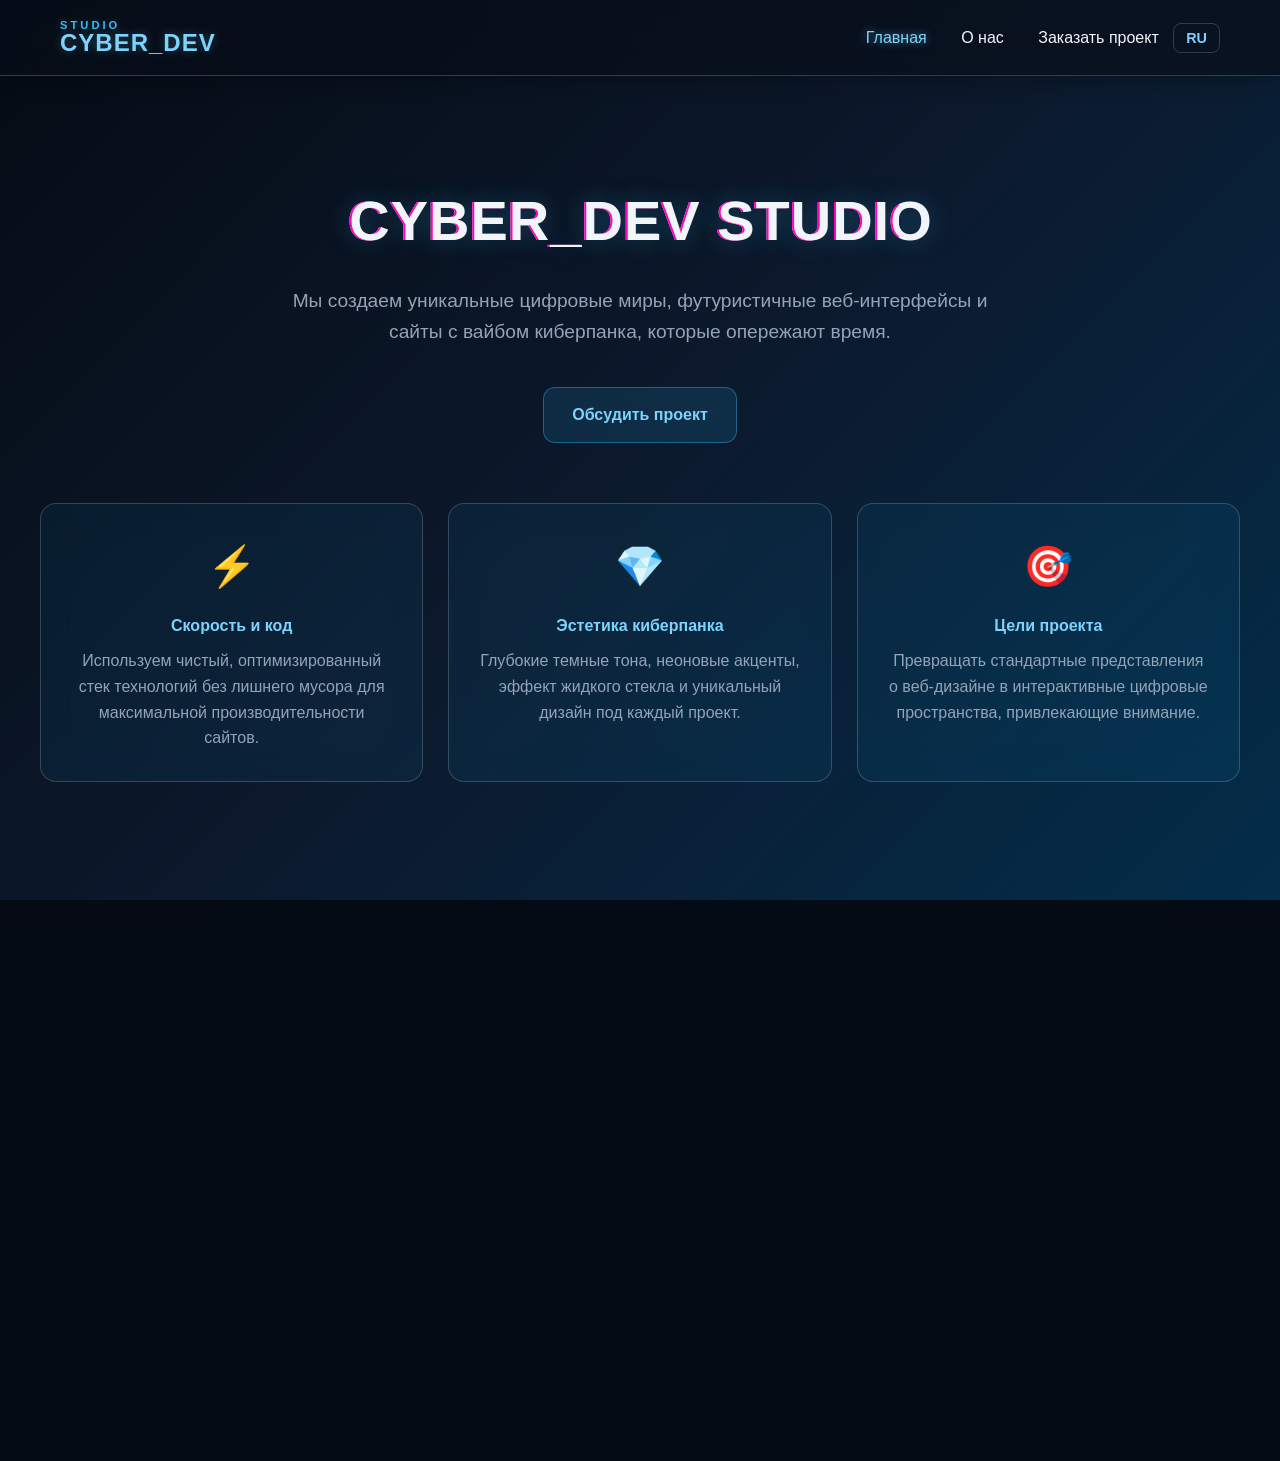
==== commit 5d4540b2: "Add language switcher and geolocation" ====
--- a/index.html
+++ b/index.html
@@ -3,9 +3,40 @@
 <head>
     <meta charset="UTF-8" />
     <meta name="viewport" content="width=device-width, initial-scale=1.0" />
-    <title>CYBER_DEV // Будущее веб-разработки</title>
-    <meta name="description" content="CYBER_DEV — студия создания футуристичных веб-интерфейсов и сайтов нового поколения." />
+    <title>CYBER_DEV // Главная</title>
+    <meta name="description" content="CYBER_DEV — создание уникальных цифровых миров и футуристичных веб-интерфейсов." />
     <link rel="stylesheet" href="css/styles.css" />
+    <style>
+        .fade-in-up {
+            opacity: 0;
+            transform: translateY(30px);
+            transition: opacity 0.8s cubic-bezier(0.05, 0.9, 0.1, 1.05), transform 0.8s cubic-bezier(0.05, 0.9, 0.1, 1.05);
+        }
+        .fade-in-up.visible {
+            opacity: 1;
+            transform: translateY(0);
+        }
+
+        /* Кнопка переключения языка */
+        .lang-btn {
+            background: transparent;
+            border: 1px solid var(--glass-border);
+            color: var(--ice-light);
+            padding: 6px 12px;
+            border-radius: 8px;
+            cursor: pointer;
+            font-family: inherit;
+            font-size: 0.9rem;
+            font-weight: 600;
+            transition: all 0.3s ease;
+            margin-left: 10px;
+        }
+        .lang-btn:hover {
+            background: rgba(56, 189, 248, 0.15);
+            border-color: rgba(56, 189, 248, 0.4);
+            box-shadow: 0 0 12px rgba(56, 189, 248, 0.2);
+        }
+    </style>
 </head>
 <body class="cyber-body">
     <header class="site-header">
@@ -15,54 +46,60 @@
                 <strong>CYBER_DEV</strong>
             </a>
             <nav class="header-nav">
-                <a href="index.html" class="active">Главная</a>
-                <a href="about.html">О нас</a>
-                <a href="#order-section">Заказать проект</a>
+                <a href="index.html" class="active" data-lang="nav-main">Главная</a>
+                <a href="about.html" data-lang="nav-about">О нас</a>
+                <a href="#order-section" data-lang="nav-order">Заказать проект</a>
+                <!-- Кнопка переключения языка -->
+                <button id="lang-switcher" class="lang-btn" onclick="toggleLanguage()">RU</button>
             </nav>
         </div>
     </header>
 
     <main class="wrap hero-section">
-        <section class="hero">
-            <h1 class="hero-title glitch" data-text="CYBER_DEV STUDIO">CYBER_DEV STUDIO</h1>
-            <p class="hero-subtitle">
+        <section class="hero fade-in-up">
+            <h1 class="hero-title glitch" data-text="CYBER_DEV STUDIO" data-lang="main-title">CYBER_DEV STUDIO</h1>
+            <p class="hero-subtitle" data-lang="main-subtitle">
                 Мы создаем уникальные цифровые миры, футуристичные веб-интерфейсы и сайты с вайбом киберпанка, которые опережают время.
             </p>
-            <a href="#order-section" class="btn-neon">Обсудить проект</a>
-        </section>
-
-        <!-- Цели и миссия проекта -->
-        <section class="services-grid">
-            <div class="service-card">
-                <div class="card-icon">⚡</div>
-                <h3>Скорость и код</h3>
-                <p>Используем чистый, оптимизированный стек технологий без лишнего мусора для максимальной производительности сайтов.</p>
-            </div>
-            <div class="service-card">
-                <div class="card-icon">💎</div>
-                <h3>Эстетика киберпанка</h3>
-                <p>Глубокие темные тона, неоновые акценты, эффект жидкого стекла и уникальный дизайн под каждый проект.</p>
-            </div>
-            <div class="service-card">
-                <div class="card-icon">🎯</div>
-                <h3>Цели проекта</h3>
-                <p>Превращать стандартные представления о веб-дизайне в интерактивные цифровые пространства, привлекающие внимание.</p>
+            <div style="margin-top: 30px;">
+                <a href="#order-section" class="telegram-btn" style="display: inline-flex; text-decoration: none;" data-lang="main-btn">Обсудить проект</a>
             </div>
         </section>
 
+        <!-- Секция преимуществ -->
+        <section style="padding: 20px 0;">
+            <div class="why-us-grid" style="display: grid; grid-template-columns: repeat(auto-fit, minmax(280px, 1fr)); gap: 25px; margin: 40px 0;">
+                <div class="why-card fade-in-up" style="background: var(--glass-bg); backdrop-filter: blur(16px); border: 1px solid var(--glass-border); border-radius: 16px; padding: 30px; transition: 0.4s;">
+                    <div class="card-icon">⚡</div>
+                    <h4 style="color: var(--ice-light); margin-bottom: 10px;" data-lang="index-card-1-title">Скорость и код</h4>
+                    <p style="color: #94a3b8;" data-lang="index-card-1-text">Используем чистый, оптимизированный стек технологий без лишнего мусора для максимальной производительности сайтов.</p>
+                </div>
+                <div class="why-card fade-in-up" style="background: var(--glass-bg); backdrop-filter: blur(16px); border: 1px solid var(--glass-border); border-radius: 16px; padding: 30px; transition: 0.4s;">
+                    <div class="card-icon">💎</div>
+                    <h4 style="color: var(--ice-light); margin-bottom: 10px;" data-lang="index-card-2-title">Эстетика киберпанка</h4>
+                    <p style="color: #94a3b8;" data-lang="index-card-2-text">Глубокие темные тона, неоновые акценты, эффект жидкого стекла и уникальный дизайн под каждый проект.</p>
+                </div>
+                <div class="why-card fade-in-up" style="background: var(--glass-bg); backdrop-filter: blur(16px); border: 1px solid var(--glass-border); border-radius: 16px; padding: 30px; transition: 0.4s;">
+                    <div class="card-icon">🎯</div>
+                    <h4 style="color: var(--ice-light); margin-bottom: 10px;" data-lang="index-card-3-title">Цели проекта</h4>
+                    <p style="color: #94a3b8;" data-lang="index-card-3-text">Превращать стандартные представления о веб-дизайне в интерактивные цифровые пространства, привлекающие внимание.</p>
+                </div>
+            </div>
+        </section>
+
         <!-- Секция заказа проекта -->
-        <section id="order-section" class="order-container">
+        <section id="order-section" class="order-container fade-in-up">
             <div class="order-card cyber-glass">
                 <div class="profile-avatar-wrap">
                     <img src="images/3001849068.jpg" alt="Захар Прудников" class="profile-avatar">
                     <div class="neon-glow-ring"></div>
                 </div>
                 <div class="order-info">
-                    <h2>Связь с разработчиком</h2>
-                    <p>Хотите заказать современный кибер-лендинг или обсудить проект? Напишите мне в Telegram — обсудим детали!</p>
+                    <h2 data-lang="order-title">Связь с разработчиком</h2>
+                    <p data-lang="order-text">Хотите заказать современный кибер-лендинг или обсудить проект? Напишите мне в Telegram — обсудим детали!</p>
                     <a href="https://t.me/iusearchbtwe" target="_blank" class="telegram-btn">
                         <svg width="20" height="20" viewBox="0 0 24 24" fill="currentColor"><path d="M12 0C5.373 0 0 5.373 0 12s5.373 12 12 12 12-5.373 12-12S18.627 0 12 0zm5.894 8.221l-1.97 9.28c-.145.658-.537.818-1.084.508l-3-2.21-1.446 1.394c-.14.14-.26.26-.534.26l.213-3.053 5.56-5.023c.242-.213-.054-.333-.373-.121l-6.871 4.326-2.962-.924c-.643-.204-.657-.643.136-.953l11.57-4.461c.537-.195 1.006.13.821 1.054z"/></svg>
-                        Написать в Telegram (@iusearchbtwe)
+                        <span data-lang="order-btn">Написать в Telegram (@iusearchbtwe)</span>
                     </a>
                 </div>
             </div>
@@ -74,6 +111,73 @@
     </footer>
 
     <script>
+        // Словарь переводов для главной страницы
+        const translations = {
+            ru: {
+                "nav-main": "Главная",
+                "nav-about": "О нас",
+                "nav-order": "Заказать проект",
+                "main-title": "CYBER_DEV STUDIO",
+                "main-subtitle": "Мы создаем уникальные цифровые миры, футуристичные веб-интерфейсы и сайты с вайбом киберпанка, которые опережают время.",
+                "main-btn": "Обсудить проект",
+                "index-card-1-title": "Скорость и код",
+                "index-card-1-text": "Используем чистый, оптимизированный стек технологий без лишнего мусора для максимальной производительности сайтов.",
+                "index-card-2-title": "Эстетика киберпанка",
+                "index-card-2-text": "Глубокие темные тона, неоновые акценты, эффект жидкого стекла и уникальный дизайн под каждый проект.",
+                "index-card-3-title": "Цели проекта",
+                "index-card-3-text": "Превращать стандартные представления о веб-дизайне в интерактивные цифровые пространства, привлекающие внимание.",
+                "order-title": "Связь с разработчиком",
+                "order-text": "Хотите заказать современный кибер-лендинг или обсудить проект? Напишите мне в Telegram — обсудим детали!",
+                "order-btn": "Написать в Telegram (@iusearchbtwe)"
+            },
+            en: {
+                "nav-main": "Home",
+                "nav-about": "About Us",
+                "nav-order": "Order Project",
+                "main-title": "CYBER_DEV STUDIO",
+                "main-subtitle": "We create unique digital worlds, futuristic web interfaces, and cyberpunk-vibe websites that are ahead of their time.",
+                "main-btn": "Discuss Project",
+                "index-card-1-title": "Speed & Code",
+                "index-card-1-text": "We use a clean, optimized technology stack without unnecessary bloat for maximum website performance.",
+                "index-card-2-title": "Cyberpunk Aesthetics",
+                "index-card-2-text": "Deep dark tones, neon accents, liquid glass effect, and unique design tailored to each project.",
+                "index-card-3-title": "Project Goals",
+                "index-card-3-text": "Transforming standard views on web design into interactive digital spaces that capture attention.",
+                "order-title": "Contact Developer",
+                "order-text": "Want to order a modern cyber-landing page or discuss a project? Write to me on Telegram—let's discuss the details!",
+                "order-btn": "Contact on Telegram (@iusearchbtwe)"
+            }
+        };
+
+        let currentLang = localStorage.getItem('site-lang') || 'ru';
+
+        function applyLanguage(lang) {
+            currentLang = lang;
+            localStorage.setItem('site-lang', lang);
+            
+            const switcher = document.getElementById('lang-switcher');
+            if (switcher) {
+                switcher.textContent = lang.toUpperCase();
+            }
+
+            document.querySelectorAll('[data-lang]').forEach(el => {
+                const key = el.getAttribute('data-lang');
+                if (translations[lang] && translations[lang][key]) {
+                    el.textContent = translations[lang][key];
+                }
+            });
+        }
+
+        function toggleLanguage() {
+            const newLang = currentLang === 'ru' ? 'en' : 'ru';
+            applyLanguage(newLang);
+        }
+
+        document.addEventListener('DOMContentLoaded', () => {
+            applyLanguage(currentLang);
+        });
+
+        // Плавный скролл для якорей
         document.querySelectorAll('a[href^="#"]').forEach(anchor => {
             anchor.addEventListener('click', function (e) {
                 const targetId = this.getAttribute('href');
@@ -91,6 +195,26 @@
                 }
             });
         });
+
+        // Скрипт для всплывания элементов при прокрутке
+        const bodyContainer = document.querySelector('body.cyber-body');
+        const observerOptions = {
+            root: bodyContainer,
+            threshold: 0.1
+        };
+
+        const observer = new IntersectionObserver((entries, observer) => {
+            entries.forEach(entry => {
+                if (entry.isIntersecting) {
+                    entry.target.classList.add('visible');
+                    observer.unobserve(entry.target);
+                }
+            });
+        }, observerOptions);
+
+        document.querySelectorAll('.fade-in-up').forEach(el => {
+            observer.observe(el);
+        });
     </script>
 </body>
 </html>
--- a/css/styles.css
+++ b/css/styles.css
@@ -1,11 +1,11 @@
 /* --- Liquid Glass / Ледяной стиль --- */
 :root {
-    --bg-color: #080e1a;         /* Глубокий темно-синий ночной фон */
-    --ice-blue: #38bdf8;         /* Яркий ледяно-голубой акцент */
-    --ice-light: #7dd3fc;        /* Светлый голубой оттенок */
-    --glass-bg: rgba(14, 165, 233, 0.07); /* Полупрозрачная стеклянная заливка */
-    --glass-border: rgba(255, 255, 255, 0.18); /* Тонкий световой блик рамки */
-    --text-main: #f1f5f9;        /* Чистый светлый текст */
+    --bg-color: #080e1a;
+    --ice-blue: #38bdf8;
+    --ice-light: #7dd3fc;
+    --glass-bg: rgba(14, 165, 233, 0.07);
+    --glass-border: rgba(255, 255, 255, 0.18);
+    --text-main: #f1f5f9;
     --glass-shadow: 0 8px 32px 0 rgba(2, 132, 199, 0.15);
     --ice-glow: 0 0 15px rgba(56, 189, 248, 0.4), 0 0 30px rgba(56, 189, 248, 0.2);
 }
@@ -16,7 +16,6 @@
     padding: 0;
 }
 
-/* Фиксация html и body для предотвращения белых полос прокрутки на мобильных */
 html {
     background-color: #050b14;
     height: 100%;
@@ -29,8 +28,6 @@
     color: var(--text-main);
     font-family: 'Segoe UI', Tahoma, Geneva, Verdana, sans-serif;
     line-height: 1.6;
-    
-    /* Переносим скролл внутрь body на всю высоту экрана */
     position: fixed;
     top: 0;
     left: 0;
@@ -47,7 +44,6 @@
     padding: 0 20px;
 }
 
-/* Шапка сайта (Эффект жидкого стекла) */
 .site-header {
     background: rgba(8, 14, 26, 0.65);
     backdrop-filter: blur(16px);
@@ -108,7 +104,6 @@
     text-shadow: 0 0 10px rgba(125, 211, 252, 0.6);
 }
 
-/* Главный блок */
 .hero-section {
     padding: 100px 0;
     text-align: center;
@@ -121,6 +116,55 @@
     text-shadow: 0 0 25px rgba(56, 189, 248, 0.3);
     text-transform: uppercase;
     letter-spacing: 1px;
+}
+
+.glitch {
+    position: relative;
+    display: inline-block;
+    color: var(--text-main);
+}
+
+.glitch::before,
+.glitch::after {
+    content: attr(data-text);
+    position: absolute;
+    top: 0;
+    left: 0;
+    width: 100%;
+    height: 100%;
+    background: transparent;
+}
+
+.glitch::before {
+    left: 2px;
+    text-shadow: -2px 0 #ff00c1;
+    clip: rect(24px, 550px, 90px, 0);
+    animation: glitch-anim 3s infinite linear alternate-reverse;
+}
+
+.glitch::after {
+    left: -2px;
+    text-shadow: -2px 0 #00efff, 0 2px #ff00c1;
+    clip: rect(85px, 550px, 140px, 0);
+    animation: glitch-anim2 2.5s infinite linear alternate-reverse;
+}
+
+@keyframes glitch-anim {
+    0% { clip: rect(12px, 9999px, 44px, 0); }
+    20% { clip: rect(65px, 9999px, 110px, 0); }
+    40% { clip: rect(3px, 9999px, 55px, 0); }
+    60% { clip: rect(80px, 9999px, 130px, 0); }
+    80% { clip: rect(30px, 9999px, 95px, 0); }
+    100% { clip: rect(50px, 9999px, 120px, 0); }
+}
+
+@keyframes glitch-anim2 {
+    0% { clip: rect(70px, 9999px, 115px, 0); }
+    20% { clip: rect(15px, 9999px, 60px, 0); }
+    40% { clip: rect(90px, 9999px, 145px, 0); }
+    60% { clip: rect(40px, 9999px, 85px, 0); }
+    80% { clip: rect(5px, 9999px, 35px, 0); }
+    100% { clip: rect(60px, 9999px, 100px, 0); }
 }
 
 .hero-subtitle {
@@ -130,7 +174,6 @@
     color: #94a3b8;
 }
 
-/* Кнопки в стиле Liquid Glass */
 .btn-neon {
     display: inline-block;
     padding: 15px 35px;
@@ -144,7 +187,7 @@
     text-transform: uppercase;
     font-weight: bold;
     letter-spacing: 1px;
-    transition: all 0.4s cubic-bezier(0.05, 0.9, 0.1, 1.05);
+    transition: all 0.4s ease;
     box-shadow: var(--glass-shadow);
 }
 
@@ -156,7 +199,6 @@
     box-shadow: 0 10px 30px rgba(56, 189, 248, 0.35), var(--ice-glow);
 }
 
-/* Карточки услуг (Стеклянные панели) */
 .services-grid {
     display: grid;
     grid-template-columns: repeat(auto-fit, minmax(300px, 1fr));
@@ -173,21 +215,12 @@
     padding: 35px;
     text-align: left;
     box-shadow: var(--glass-shadow);
-    transition: all 0.4s cubic-bezier(0.05, 0.9, 0.1, 1.05);
-}
-
-.service-card:hover {
-    transform: translateY(-6px);
-    background: rgba(14, 165, 233, 0.12);
-    border-color: rgba(125, 211, 252, 0.4);
-    box-shadow: 0 15px 40px rgba(2, 132, 199, 0.25), 0 0 20px rgba(56, 189, 248, 0.15);
 }
 
 .card-icon {
     font-size: 2.5rem;
     color: var(--ice-light);
     margin-bottom: 15px;
-    text-shadow: 0 0 10px rgba(125, 211, 252, 0.4);
 }
 
 .service-card h3 {
@@ -200,7 +233,6 @@
     color: #94a3b8;
 }
 
-/* Подвал */
 .site-footer {
     background: rgba(8, 14, 26, 0.8);
     backdrop-filter: blur(12px);
@@ -212,7 +244,6 @@
     color: #64748b;
 }
 
-/* --- Секция заказа проекта (В стиле Liquid Glass) --- */
 .order-container {
     padding: 60px 0 100px;
     display: flex;
@@ -233,12 +264,6 @@
     -webkit-backdrop-filter: blur(16px);
     border: 1px solid var(--glass-border);
     box-shadow: var(--glass-shadow);
-    transition: all 0.4s ease;
-}
-
-.order-card:hover {
-    border-color: rgba(125, 211, 252, 0.4);
-    box-shadow: 0 15px 40px rgba(2, 132, 199, 0.25), 0 0 25px rgba(56, 189, 248, 0.15);
 }
 
 .profile-avatar-wrap {
@@ -275,13 +300,11 @@
     color: var(--text-main);
     margin-bottom: 12px;
     font-size: 1.6rem;
-    text-shadow: 0 0 15px rgba(56, 189, 248, 0.3);
 }
 
 .order-info p {
     color: #94a3b8;
     margin-bottom: 25px;
-    line-height: 1.6;
 }
 
 .telegram-btn {
@@ -297,27 +320,87 @@
     border-radius: 12px;
     text-decoration: none;
     font-weight: bold;
-    letter-spacing: 0.5px;
     transition: all 0.3s ease;
-    box-shadow: 0 4px 20px rgba(2, 132, 199, 0.2);
 }
 
 .telegram-btn:hover {
     background: rgba(34, 158, 217, 0.3);
     border-color: var(--ice-light);
     color: #ffffff;
-    transform: translateY(-3px);
     box-shadow: 0 8px 25px rgba(56, 189, 248, 0.4), var(--ice-glow);
 }
 
+/* ==========================================
+   Адаптивность для мобильных устройств
+   ========================================== */
+
+@media (max-width: 1024px) {
+    .wrap {
+        padding: 0 20px;
+    }
+}
+
 @media (max-width: 768px) {
-    .order-card {
+    .header-inner {
+        flex-direction: column;
+        gap: 15px;
+        padding: 15px 0;
+    }
+    
+    .header-nav {
+        gap: 15px;
+        font-size: 0.9rem;
+    }
+
+    .hero-title {
+        font-size: 2.2rem !important;
+        line-height: 1.2;
+    }
+
+    .hero-subtitle {
+        font-size: 0.95rem;
+    }
+
+    .why-us-grid {
+        grid-template-columns: 1fr !important;
+        gap: 15px;
+        margin: 30px 0;
+    }
+
+    .why-card {
+        padding: 20px;
+    }
+
+    .order-card,
+    .order-card.cyber-glass {
         flex-direction: column;
         text-align: center;
-        padding: 30px 20px;
-    }
+        padding: 25px 20px;
+    }
+
+    .profile-avatar-wrap {
+        margin: 0 auto 15px auto;
+    }
+
     .telegram-btn {
         justify-content: center;
         width: 100%;
     }
+
+    #cyber-welcome-toast {
+        bottom: 15px;
+        right: 15px;
+        left: 15px;
+        max-width: none;
+    }
+}
+
+@media (max-width: 480px) {
+    .hero-title {
+        font-size: 1.8rem !important;
+    }
+    
+    .site-header .brand strong {
+        font-size: 1.1rem;
+    }
 }
